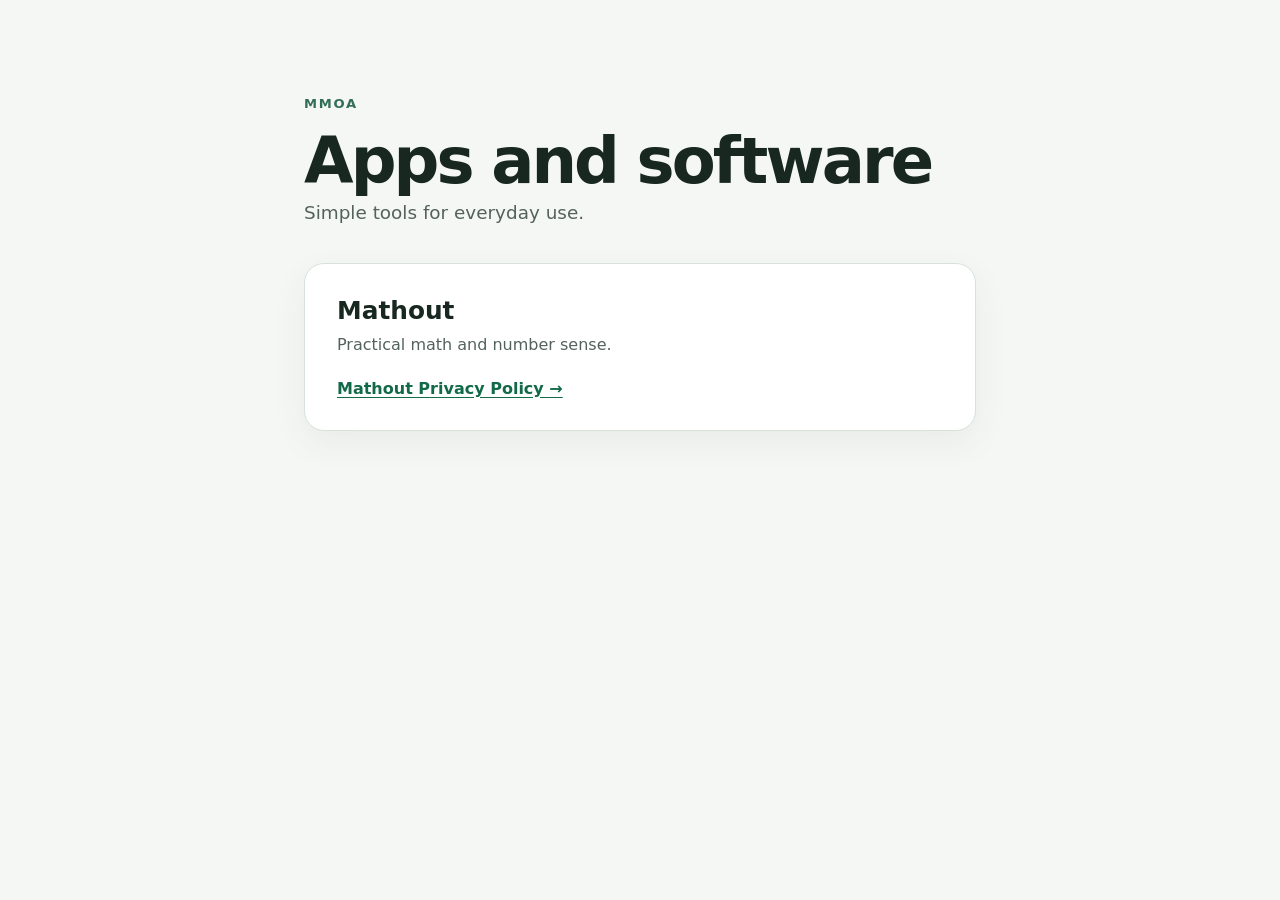
==== index.html @ dd54e12b "Add index.html and privacy policy for Mathout app" ====
<!doctype html>
<html lang="en">
<head>
  <meta charset="utf-8">
  <meta name="viewport" content="width=device-width, initial-scale=1">
  <meta name="color-scheme" content="light dark">
  <title>MMOA · Apps and software</title>
  <style>
    :root { font-family: system-ui, -apple-system, BlinkMacSystemFont, "Segoe UI", sans-serif; color-scheme: light dark; }
    body { margin: 0; background: #f5f7f5; color: #182821; }
    main { max-width: 42rem; margin: min(12vh, 6rem) auto; padding: 0 1.25rem; }
    .eyebrow { color: #326e57; font-size: .82rem; font-weight: 750; letter-spacing: .13em; text-transform: uppercase; }
    h1 { margin: .5rem 0 0; font-size: clamp(2.6rem, 8vw, 4rem); letter-spacing: -.045em; }
    .lead { margin: .25rem 0 2.5rem; color: #53635b; font-size: 1.15rem; }
    article { padding: clamp(1.4rem, 5vw, 2rem); border: 1px solid #d8e2da; border-radius: 1.25rem; background: #fff; box-shadow: 0 12px 35px #183d2610; }
    h2 { margin: 0 0 .4rem; font-size: 1.55rem; }
    article p { margin: 0 0 1.35rem; color: #53635b; line-height: 1.6; }
    a { color: #126a48; font-weight: 650; text-underline-offset: .2em; }
    a:focus-visible { outline: 3px solid #126a48; outline-offset: 4px; border-radius: 2px; }
    @media (prefers-color-scheme: dark) { body { background: #101b16; color: #edf5ee; } article { background: #192820; border-color: #344b3a; } .lead, article p { color: #b3c6b8; } .eyebrow, a { color: #8de2ae; } a:focus-visible { outline-color: #8de2ae; } }
  </style>
</head>
<body>
  <main>
    <header>
      <p class="eyebrow">MMOA</p>
      <h1>Apps and software</h1>
      <p class="lead">Simple tools for everyday use.</p>
    </header>
    <article aria-labelledby="mathout-title">
      <h2 id="mathout-title">Mathout</h2>
      <p>Practical math and number sense.</p>
      <a href="mathout/privacy/">Mathout Privacy Policy →</a>
    </article>
  </main>
</body>
</html>
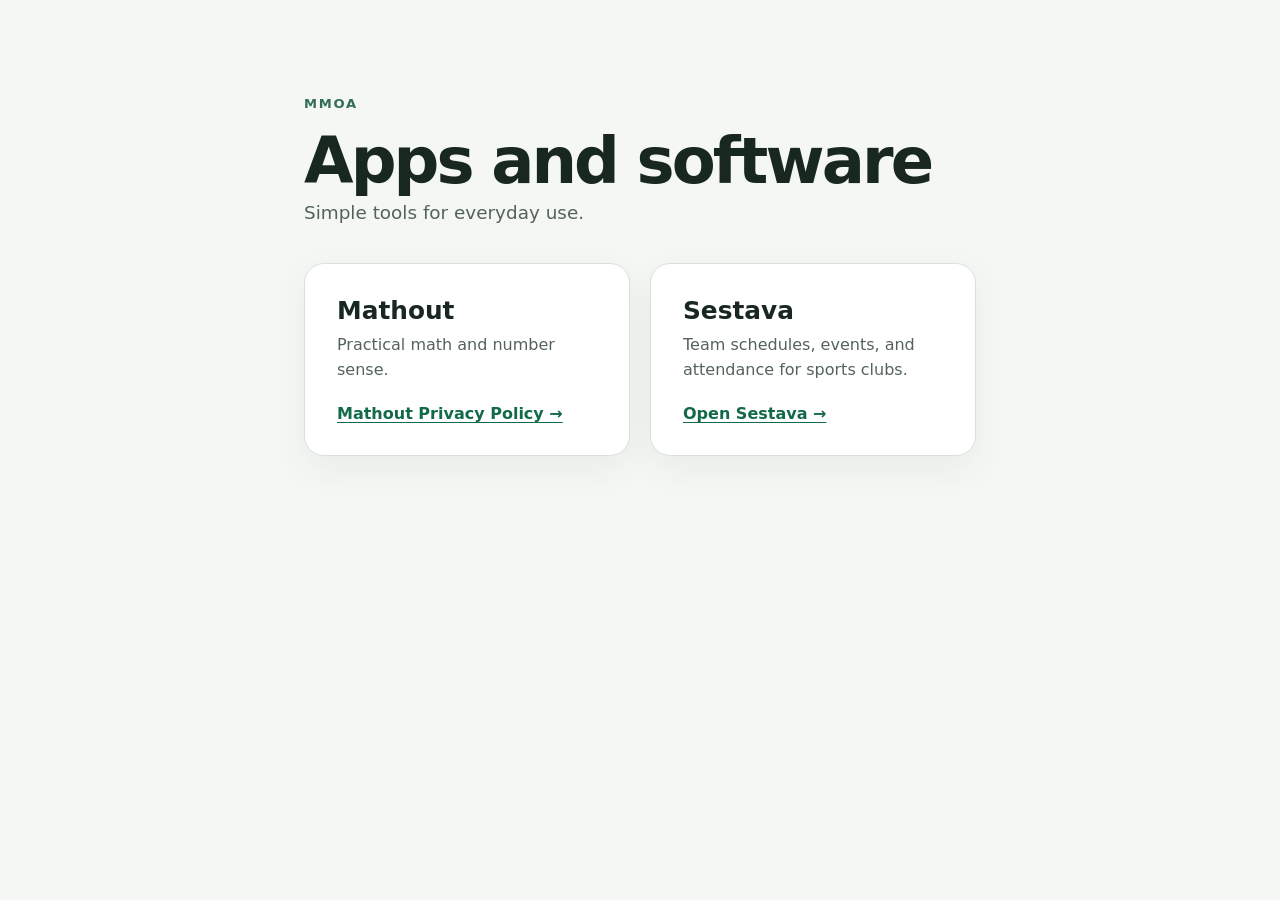
==== commit 5444b75b: "Add documentation and initial HTML structure for Sestava web application - Created Google Play consi" ====
--- a/index.html
+++ b/index.html
@@ -13,6 +13,8 @@
     h1 { margin: .5rem 0 0; font-size: clamp(2.6rem, 8vw, 4rem); letter-spacing: -.045em; }
     .lead { margin: .25rem 0 2.5rem; color: #53635b; font-size: 1.15rem; }
     article { padding: clamp(1.4rem, 5vw, 2rem); border: 1px solid #d8e2da; border-radius: 1.25rem; background: #fff; box-shadow: 0 12px 35px #183d2610; }
+    .products { display: grid; gap: 1.25rem; }
+    @media (min-width: 40rem) { .products { grid-template-columns: 1fr 1fr; } }
     h2 { margin: 0 0 .4rem; font-size: 1.55rem; }
     article p { margin: 0 0 1.35rem; color: #53635b; line-height: 1.6; }
     a { color: #126a48; font-weight: 650; text-underline-offset: .2em; }
@@ -27,11 +29,18 @@
       <h1>Apps and software</h1>
       <p class="lead">Simple tools for everyday use.</p>
     </header>
-    <article aria-labelledby="mathout-title">
-      <h2 id="mathout-title">Mathout</h2>
-      <p>Practical math and number sense.</p>
-      <a href="mathout/privacy/">Mathout Privacy Policy →</a>
-    </article>
+    <div class="products">
+      <article aria-labelledby="mathout-title">
+        <h2 id="mathout-title">Mathout</h2>
+        <p>Practical math and number sense.</p>
+        <a href="mathout/privacy/">Mathout Privacy Policy →</a>
+      </article>
+      <article aria-labelledby="sestava-title">
+        <h2 id="sestava-title">Sestava</h2>
+        <p>Team schedules, events, and attendance for sports clubs.</p>
+        <a href="sestava/">Open Sestava →</a>
+      </article>
+    </div>
   </main>
 </body>
 </html>
